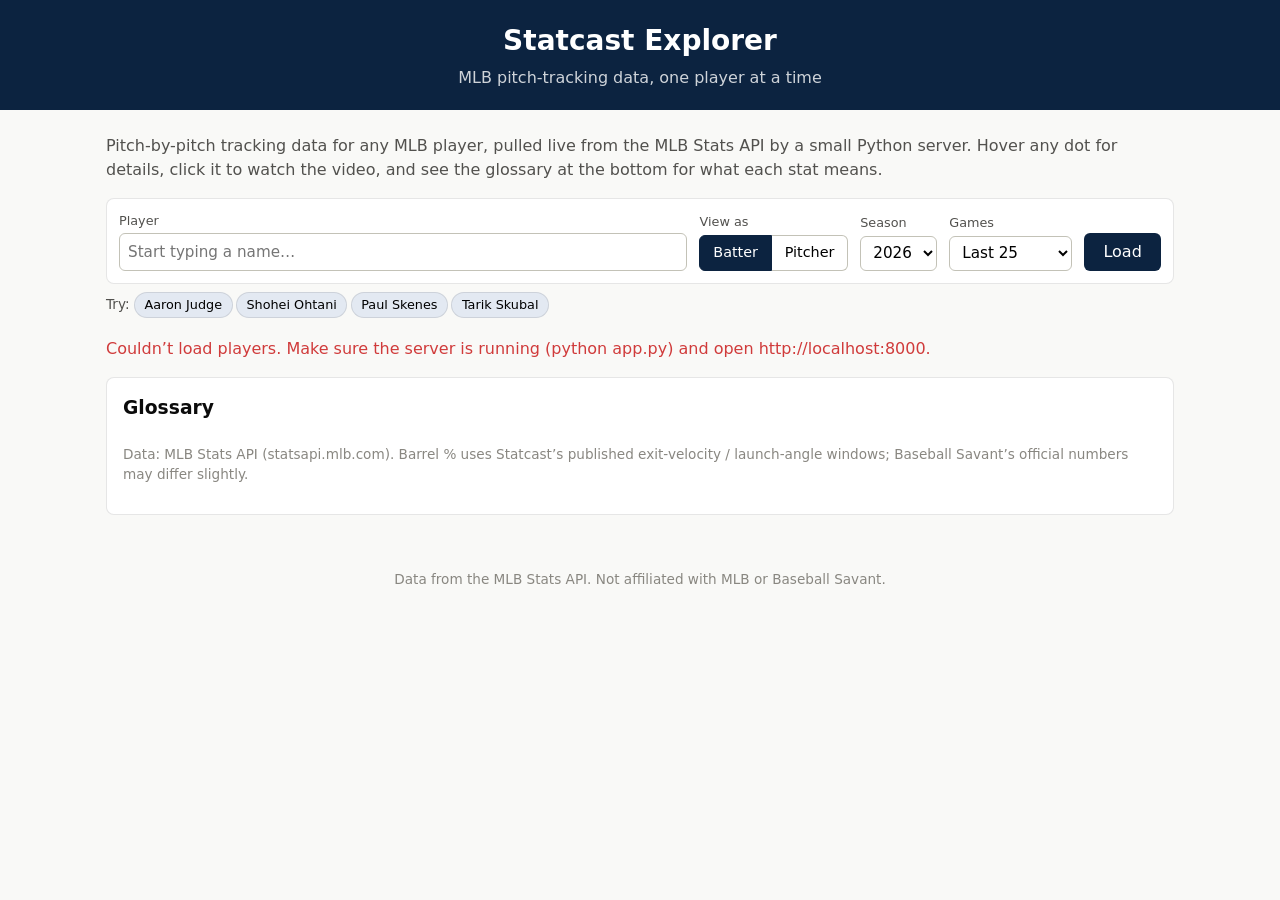
==== static/index.html @ 44e4e654 "Move data fetching and stat calculations to a Python backend A Flask server (app.py) now serves the " ====
<!DOCTYPE html>
<html lang="en">
<head>
  <meta charset="UTF-8">
  <meta name="viewport" content="width=device-width, initial-scale=1.0">
  <title>Statcast Explorer</title>
  <link rel="stylesheet" href="css/style.css">
</head>
<body>
  <header class="site-header">
    <h1>Statcast Explorer</h1>
    <p>MLB pitch-tracking data, one player at a time</p>
  </header>

  <main>
    <p class="sc-intro">Pitch-by-pitch tracking data for any MLB player, pulled live from the MLB Stats API by a small Python server.
      Hover any dot for details, click it to watch the video, and see the glossary at the bottom for what each stat means.</p>

    <form id="sc-form" class="sc-controls">
      <label class="grow">Player
        <input id="sc-search" list="sc-player-list" placeholder="Start typing a name…" autocomplete="off">
        <datalist id="sc-player-list"></datalist>
      </label>
      <div class="sc-role" role="group" aria-label="View as">
        <span class="label">View as</span>
        <div>
          <button type="button" data-role="batter" aria-pressed="true">Batter</button><button type="button" data-role="pitcher" aria-pressed="false">Pitcher</button>
        </div>
      </div>
      <label>Season
        <select id="sc-season"></select>
      </label>
      <label>Games
        <select id="sc-games">
          <option value="10">Last 10</option>
          <option value="25" selected>Last 25</option>
          <option value="50">Last 50</option>
          <option value="all">Full season</option>
        </select>
      </label>
      <button type="submit" class="primary">Load</button>
    </form>
    <div class="sc-examples">Try: <span id="sc-examples"></span></div>

    <p id="sc-status" class="sc-status" role="status" aria-live="polite"></p>

    <div id="sc-results" hidden>
      <section class="sc-player">
        <img id="sc-headshot" width="80" height="80" alt="">
        <div>
          <h3 id="sc-name"></h3>
          <p id="sc-meta"></p>
          <p id="sc-sample" class="muted"></p>
        </div>
      </section>

      <section id="sc-tiles" class="sc-tiles" aria-label="Summary stats"></section>

      <section class="sc-panel">
        <div class="sc-panel-head">
          <h3 id="sc-bb-title">Batted balls</h3>
          <div id="sc-bb-legend" class="legend"></div>
        </div>
        <div class="sc-grid">
          <figure>
            <figcaption>Spray chart</figcaption>
            <div id="sc-spray" class="chart"></div>
          </figure>
          <figure>
            <figcaption>Exit velocity vs. launch angle</figcaption>
            <div id="sc-evla" class="chart"></div>
          </figure>
        </div>
      </section>

      <section class="sc-panel">
        <div class="sc-panel-head">
          <h3>Pitches</h3>
          <label class="inline">Show
            <select id="sc-zone-filter">
              <option value="all">All pitches</option>
              <option value="swings">Swings</option>
              <option value="whiffs">Whiffs</option>
              <option value="called">Called strikes</option>
              <option value="inplay">Balls in play</option>
            </select>
          </label>
        </div>
        <div id="sc-pitch-legend" class="legend" aria-label="Pitch types (click to hide or show)"></div>
        <div class="sc-grid">
          <figure>
            <figcaption>Pitch location</figcaption>
            <div id="sc-zone" class="chart"></div>
          </figure>
          <figure id="sc-movement-wrap">
            <figcaption>Pitch movement</figcaption>
            <div id="sc-movement" class="chart"></div>
          </figure>
        </div>
      </section>

      <section class="sc-panel">
        <h3 id="sc-arsenal-title">Pitch arsenal</h3>
        <div class="table-wrap">
          <table id="sc-arsenal" class="sc-table">
            <thead>
              <tr>
                <th scope="col">Pitch</th><th scope="col">#</th><th scope="col">Usage</th>
                <th scope="col">Velo</th><th scope="col">Spin</th><th scope="col">IVB</th><th scope="col">HB</th>
                <th scope="col">Whiff %</th><th scope="col">BBE</th><th scope="col">Avg EV</th><th scope="col">Hard-hit %</th>
              </tr>
            </thead>
            <tbody></tbody>
          </table>
        </div>
      </section>

      <section class="sc-panel">
        <h3>Batted-ball log</h3>
        <div class="table-wrap">
          <table id="sc-balls" class="sc-table"><thead></thead><tbody></tbody></table>
        </div>
        <button type="button" id="sc-balls-more" class="link-button" hidden></button>
      </section>
    </div>

    <section class="sc-panel">
      <h3>Glossary</h3>
      <dl id="sc-glossary" class="sc-glossary"></dl>
      <p class="muted small">Data: MLB Stats API (statsapi.mlb.com). Barrel % uses Statcast’s published exit-velocity /
        launch-angle windows; Baseball Savant’s official numbers may differ slightly.</p>
    </section>
  </main>

  <div id="sc-tooltip" class="sc-tooltip" hidden></div>

  <footer>
    <p>Data from the MLB Stats API. Not affiliated with MLB or Baseball Savant.</p>
  </footer>

  <script src="js/charts.js"></script>
  <script src="js/app.js"></script>
</body>
</html>
---- static/css/style.css ----
/* Statcast Explorer styles. */
:root {
  --sc-surface: #fff;
  --sc-ink: #0b0b0b;
  --sc-ink-2: #52514e;
  --sc-muted: #898781;
  --sc-grid: #e1e0d9;
  --sc-axis: #c3c2b7;
  --sc-border: rgba(11, 11, 11, 0.10);
  --sc-accent: #0c2340;
  --sc-accent-wash: #e3e9f2;
}

* { box-sizing: border-box; }
body {
  margin: 0;
  font-family: system-ui, -apple-system, "Segoe UI", Roboto, sans-serif;
  line-height: 1.5;
  color: var(--sc-ink);
  background: #f9f9f7;
}
.site-header { background: #0c2340; color: #fff; padding: 1.25rem 1rem; text-align: center; }
.site-header h1 { margin: 0; font-size: 1.75rem; }
.site-header p { margin: 0.25rem 0 0; opacity: 0.8; }
main { max-width: 1100px; margin: 1.5rem auto; padding: 0 1rem; }
footer { text-align: center; padding: 1rem; color: var(--sc-muted); font-size: 0.85rem; }

.sc-intro { color: var(--sc-ink-2); margin-top: 0; }
.muted { color: var(--sc-muted); }
.small { font-size: 0.85rem; }

/* Controls */
.sc-controls {
  display: flex;
  flex-wrap: wrap;
  align-items: flex-end;
  gap: 0.75rem;
  background: var(--sc-surface);
  border: 1px solid var(--sc-border);
  border-radius: 8px;
  padding: 0.75rem;
}
.sc-controls label, .sc-role { display: flex; flex-direction: column; font-size: 0.8rem; color: var(--sc-ink-2); gap: 0.2rem; }
.sc-controls .grow { flex: 1 1 240px; }
.sc-controls input, .sc-controls select, .sc-panel select {
  font: inherit;
  font-size: 0.95rem;
  padding: 0.4rem 0.5rem;
  border: 1px solid var(--sc-axis);
  border-radius: 6px;
  background: #fff;
  min-height: 2.2rem;
  box-sizing: border-box;
}
.sc-role button {
  font: inherit;
  font-size: 0.9rem;
  padding: 0.4rem 0.8rem;
  min-height: 2.2rem;
  border: 1px solid var(--sc-axis);
  background: #fff;
  cursor: pointer;
}
.sc-role button:first-child { border-radius: 6px 0 0 6px; }
.sc-role button:last-child { border-radius: 0 6px 6px 0; border-left: 0; }
.sc-role button[aria-pressed="true"] { background: var(--sc-accent); border-color: var(--sc-accent); color: #fff; }
.primary {
  font: inherit;
  padding: 0.45rem 1.2rem;
  min-height: 2.2rem;
  border: 0;
  border-radius: 6px;
  background: var(--sc-accent);
  color: #fff;
  cursor: pointer;
}
.sc-examples { font-size: 0.85rem; color: var(--sc-ink-2); margin: 0.5rem 0; }
.chip {
  font: inherit;
  font-size: 0.8rem;
  border: 1px solid var(--sc-border);
  background: var(--sc-accent-wash);
  border-radius: 999px;
  padding: 0.15rem 0.6rem;
  margin: 0 0.2rem 0.2rem 0;
  cursor: pointer;
}
.sc-status { min-height: 1.4em; color: var(--sc-ink-2); }
.sc-status.error { color: #d03b3b; }

/* Player header */
.sc-player { display: flex; align-items: center; gap: 1rem; margin: 1rem 0; }
.sc-player img { border-radius: 50%; background: var(--sc-grid); object-fit: cover; }
.sc-player h3 { margin: 0; font-size: 1.5rem; }
.sc-player p { margin: 0; }

/* Stat tiles */
.sc-tiles {
  display: grid;
  grid-template-columns: repeat(auto-fill, minmax(140px, 1fr));
  gap: 0.5rem;
  margin-bottom: 1rem;
}
.tile {
  background: var(--sc-surface);
  border: 1px solid var(--sc-border);
  border-radius: 8px;
  padding: 0.6rem 0.75rem;
  cursor: help;
}
.tile-value { font-size: 1.5rem; font-weight: bold; color: var(--sc-ink); }
.tile-value small { font-size: 0.8rem; font-weight: normal; color: var(--sc-ink-2); }
.tile-label { font-size: 0.8rem; color: var(--sc-ink-2); }

/* Panels & charts */
.sc-panel {
  background: var(--sc-surface);
  border: 1px solid var(--sc-border);
  border-radius: 8px;
  padding: 1rem;
  margin-bottom: 1rem;
}
.sc-panel h3 { margin: 0 0 0.5rem; }
.sc-panel-head { display: flex; flex-wrap: wrap; justify-content: space-between; align-items: center; gap: 0.5rem; }
.sc-panel label.inline { font-size: 0.85rem; color: var(--sc-ink-2); display: flex; align-items: center; gap: 0.4rem; }
.sc-grid { display: grid; grid-template-columns: repeat(auto-fit, minmax(280px, 1fr)); gap: 1rem; }
.sc-grid figure { margin: 0; }
.sc-grid figcaption { font-size: 0.85rem; font-weight: bold; color: var(--sc-ink-2); margin-bottom: 0.25rem; }
.chart svg { width: 100%; height: auto; display: block; max-height: 420px; }

.legend { display: flex; flex-wrap: wrap; gap: 0.25rem 0.9rem; font-size: 0.85rem; color: var(--sc-ink-2); margin: 0.25rem 0 0.5rem; }
.legend-item { display: inline-flex; align-items: center; gap: 0.35rem; }
.legend-item.toggle { font: inherit; background: none; border: 0; padding: 0.2rem 0; cursor: pointer; color: inherit; }
.legend-item.toggle.off { opacity: 0.4; text-decoration: line-through; }
.swatch { display: inline-block; width: 10px; height: 10px; border-radius: 50%; flex: none; vertical-align: middle; margin-right: 0.35rem; }
.legend-item .swatch { margin-right: 0; }

svg .grid { stroke: var(--sc-grid); stroke-width: 1; }
svg .axis { stroke: var(--sc-axis); stroke-width: 1; }
svg .axis-label { fill: var(--sc-muted); font-size: 10px; font-variant-numeric: tabular-nums; }
svg .axis-label.small { font-size: 8px; }
svg .zone-label { fill: var(--sc-ink-2); font-size: 9px; }
svg .dot { fill-opacity: 0.85; stroke: var(--sc-surface); stroke-width: 1.5; cursor: pointer; }
svg .dot:hover { stroke: var(--sc-ink); fill-opacity: 1; }
svg .barrel-zone { fill: #eb6834; fill-opacity: 0.10; stroke: #eb6834; stroke-opacity: 0.5; stroke-dasharray: 3 2; }
svg .ref-line { stroke: var(--sc-ink-2); stroke-dasharray: 4 3; stroke-width: 1; }
svg .field-grass { fill: #eef5ea; stroke: var(--sc-axis); }
svg .field-dirt { fill: #f6efe6; stroke: none; }
svg .field-line { fill: none; stroke: var(--sc-axis); }
svg .zone-box { fill: none; stroke: var(--sc-ink-2); stroke-width: 1.5; }
svg .zone-grid { stroke: var(--sc-axis); stroke-dasharray: 2 2; }
svg .plate { fill: var(--sc-grid); stroke: var(--sc-axis); }

/* Tables */
.table-wrap { overflow-x: auto; }
.sc-table { width: 100%; border-collapse: collapse; font-size: 0.85rem; font-variant-numeric: tabular-nums; }
.sc-table th, .sc-table td { padding: 0.35rem 0.5rem; text-align: right; border-bottom: 1px solid var(--sc-grid); white-space: nowrap; }
.sc-table th:first-child, .sc-table td:first-child { text-align: left; }
#sc-balls th:nth-child(-n+3), #sc-balls td:nth-child(-n+3), #sc-balls th:nth-child(n+8), #sc-balls td:nth-child(n+8) { text-align: left; }
.sc-table th { color: var(--sc-ink-2); font-weight: bold; }
.sc-table th button { font: inherit; background: none; border: 0; padding: 0; cursor: pointer; color: inherit; }
.sc-table tr.barrel td { background: #fdf1eb; }
.tag {
  display: inline-block;
  font-size: 0.7rem;
  background: #eb6834;
  color: #fff;
  border-radius: 3px;
  padding: 0 0.3rem;
}
.link-button { font: inherit; background: none; border: 0; color: var(--sc-accent); cursor: pointer; padding: 0.5rem 0 0; text-decoration: underline; }

/* Glossary */
.sc-glossary { display: grid; grid-template-columns: minmax(140px, max-content) 1fr; gap: 0.4rem 1rem; margin: 0 0 0.75rem; }
.sc-glossary dt { font-weight: bold; }
.sc-glossary dd { margin: 0; color: var(--sc-ink-2); }
@media (max-width: 560px) {
  .sc-glossary { grid-template-columns: 1fr; }
  .sc-glossary dd { margin-bottom: 0.5rem; }
}

/* Tooltip */
.sc-tooltip {
  position: fixed;
  z-index: 10;
  pointer-events: none;
  background: var(--sc-surface);
  border: 1px solid var(--sc-border);
  box-shadow: 0 4px 16px rgba(0, 0, 0, 0.12);
  border-radius: 6px;
  padding: 0.45rem 0.6rem;
  font-size: 0.8rem;
  line-height: 1.4;
  max-width: 260px;
}
.sc-tooltip strong, .sc-tooltip span { display: block; }
.sc-tooltip .tag { display: inline-block; margin-top: 0.2rem; }
.sc-tooltip .hint { color: var(--sc-muted); font-size: 0.75rem; margin-top: 0.2rem; }
#sc-balls a { color: var(--sc-accent); text-decoration: none; white-space: nowrap; }
#sc-balls a:hover { text-decoration: underline; }
.sc-tooltip [hidden], .sc-tooltip[hidden] { display: none; }
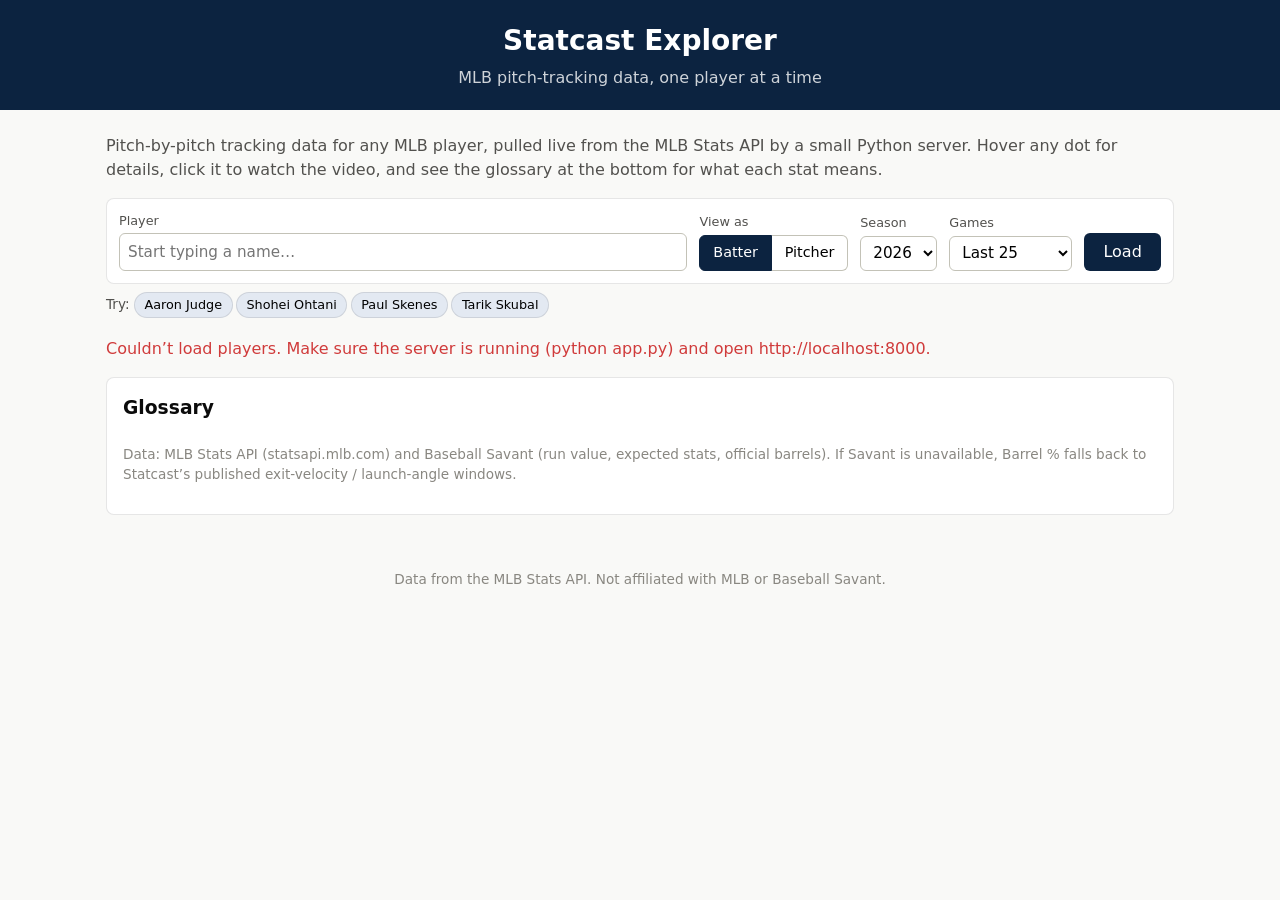
==== commit a9276f89: "Add Baseball Savant run value, expected stats and official barrels statcast/savant.py downloads the " ====
--- a/static/index.html
+++ b/static/index.html
@@ -51,6 +51,7 @@
           <h3 id="sc-name"></h3>
           <p id="sc-meta"></p>
           <p id="sc-sample" class="muted"></p>
+          <p id="sc-savant-note" class="muted small" hidden>Baseball Savant data (run value, expected stats, official barrels) couldn’t be loaded, so those show as —.</p>
         </div>
       </section>
 
@@ -108,6 +109,7 @@
                 <th scope="col">Pitch</th><th scope="col">#</th><th scope="col">Usage</th>
                 <th scope="col">Velo</th><th scope="col">Spin</th><th scope="col">IVB</th><th scope="col">HB</th>
                 <th scope="col">Whiff %</th><th scope="col">BBE</th><th scope="col">Avg EV</th><th scope="col">Hard-hit %</th>
+                <th scope="col" title="Run value (positive = good for this player)">RV</th><th scope="col" title="Run value per 100 pitches">RV/100</th><th scope="col">xwOBA</th>
               </tr>
             </thead>
             <tbody></tbody>
@@ -127,8 +129,9 @@
     <section class="sc-panel">
       <h3>Glossary</h3>
       <dl id="sc-glossary" class="sc-glossary"></dl>
-      <p class="muted small">Data: MLB Stats API (statsapi.mlb.com). Barrel % uses Statcast’s published exit-velocity /
-        launch-angle windows; Baseball Savant’s official numbers may differ slightly.</p>
+      <p class="muted small">Data: MLB Stats API (statsapi.mlb.com) and Baseball Savant (run value, expected stats,
+        official barrels). If Savant is unavailable, Barrel % falls back to Statcast’s published exit-velocity /
+        launch-angle windows.</p>
     </section>
   </main>
 
--- a/static/css/style.css
+++ b/static/css/style.css
@@ -156,7 +156,7 @@
 .sc-table { width: 100%; border-collapse: collapse; font-size: 0.85rem; font-variant-numeric: tabular-nums; }
 .sc-table th, .sc-table td { padding: 0.35rem 0.5rem; text-align: right; border-bottom: 1px solid var(--sc-grid); white-space: nowrap; }
 .sc-table th:first-child, .sc-table td:first-child { text-align: left; }
-#sc-balls th:nth-child(-n+3), #sc-balls td:nth-child(-n+3), #sc-balls th:nth-child(n+8), #sc-balls td:nth-child(n+8) { text-align: left; }
+#sc-balls th:nth-child(-n+3), #sc-balls td:nth-child(-n+3), #sc-balls th:nth-child(n+9), #sc-balls td:nth-child(n+9) { text-align: left; }
 .sc-table th { color: var(--sc-ink-2); font-weight: bold; }
 .sc-table th button { font: inherit; background: none; border: 0; padding: 0; cursor: pointer; color: inherit; }
 .sc-table tr.barrel td { background: #fdf1eb; }
